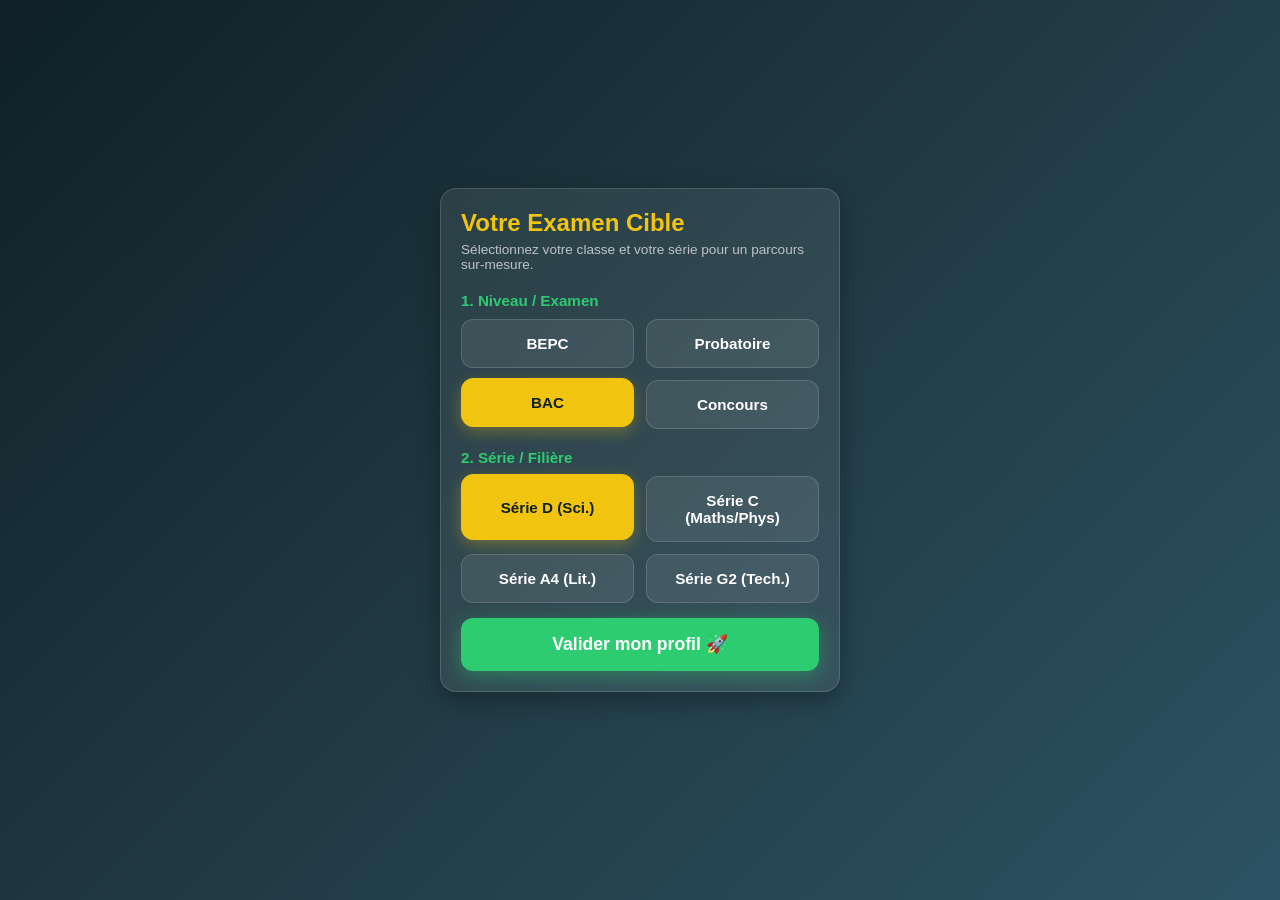
==== classe.html @ 67ae7cb1 "Add files via upload" ====
<!DOCTYPE html>
<html lang="fr">
<head>
    <meta charset="UTF-8">
    <meta name="viewport" content="width=device-width, initial-scale=1.0">
    <title>EXAM - Choix de la Classe et de l'Examen</title>
    <link rel="stylesheet" href="style.css">
    <style>
        .section-title { font-size: 0.95rem; color: #2ecc71; margin: 20px 0 10px 0; font-weight: bold; }
        .options-grid { display: grid; grid-template-columns: 1fr 1fr; gap: 12px; }
        .exam-btn { background: rgba(255, 255, 255, 0.08); border: 1px solid rgba(255, 255, 255, 0.15); border-radius: 12px; padding: 15px; color: white; font-size: 0.95rem; font-weight: bold; cursor: pointer; transition: all 0.3s ease; text-align: center; }
        .exam-btn:hover, .exam-btn.active { background: #f1c40f; color: #0f2027; border-color: #f1c40f; transform: translateY(-2px); box-shadow: 0 5px 15px rgba(241, 196, 15, 0.3); }
    </style>
</head>
<body>
    <div class="container">
        <div class="card">
            <h2>Votre Examen Cible</h2>
            <p style="color: #bdc3c7; font-size: 0.85rem; margin-top: 5px;">Sélectionnez votre classe et votre série pour un parcours sur-mesure.</p>
            
            <div class="section-title">1. Niveau / Examen</div>
            <div class="options-grid">
                <button class="exam-btn" onclick="selectLevel(this, 'BEPC')">BEPC</button>
                <button class="exam-btn" onclick="selectLevel(this, 'PROBATOIRE')">Probatoire</button>
                <button class="exam-btn active" onclick="selectLevel(this, 'BAC')">BAC</button>
                <button class="exam-btn" onclick="selectLevel(this, 'CONCOURS')">Concours</button>
            </div>

            <div class="section-title">2. Série / Filière</div>
            <div class="options-grid">
                <button class="exam-btn active" onclick="selectSeries(this, 'BAC D')">Série D (Sci.)</button>
                <button class="exam-btn" onclick="selectSeries(this, 'BAC C')">Série C (Maths/Phys)</button>
                <button class="exam-btn" onclick="selectSeries(this, 'BAC A4')">Série A4 (Lit.)</button>
                <button class="exam-btn" onclick="selectSeries(this, 'BAC G2')">Série G2 (Tech.)</button>
            </div>

            <button class="btn-primary" onclick="validerChoix()">Valider mon profil 🚀</button>
        </div>
    </div>

    <script src="script.js"></script>
    <script>
        let selectedExam = "BAC";
        let selectedSeries = "BAC D";

        function selectLevel(button, level) {
            document.querySelectorAll('.options-grid:nth-of-type(1) .exam-btn').forEach(btn => btn.classList.remove('active'));
            button.classList.add('active');
            selectedExam = level;
        }

        function selectSeries(button, series) {
            document.querySelectorAll('.options-grid:nth-of-type(2) .exam-btn').forEach(btn => btn.classList.remove('active'));
            button.classList.add('active');
            selectedSeries = series;
        }

        function validerChoix() {
            ExamApp.saveUserData('exam_level', selectedExam);
            ExamApp.saveUserData('exam_series', selectedSeries);
            window.location.href = 'dashboard.html';
        }
    </script>
</body>
</html>
---- style.css ----
/* --- EXAM EdTech - Feuille de style globale & professionnelle --- */
* {
    margin: 0;
    padding: 0;
    box-sizing: border-box;
    font-family: 'Segoe UI', Tahoma, Geneva, Verdana, sans-serif;
}

body {
    background: linear-gradient(135deg, #0f2027, #203a43, #2c5364);
    color: #ffffff;
    min-height: 100vh;
    display: flex;
    justify-content: center;
    align-items: center;
    padding: 20px;
}

.container {
    width: 100%;
    max-width: 400px;
    animation: fadeIn 0.6s ease-in-out;
}

/* Boutons et éléments interactifs */
.btn-primary {
    width: 100%;
    background: #2ecc71;
    color: white;
    border: none;
    border-radius: 12px;
    padding: 16px;
    font-size: 1.1rem;
    font-weight: bold;
    cursor: pointer;
    box-shadow: 0 5px 20px rgba(46, 204, 113, 0.4);
    transition: transform 0.2s, background 0.3s;
    margin-top: 15px;
}

.btn-primary:hover {
    background: #27ae60;
    transform: scale(1.02);
}

.card {
    background: rgba(255, 255, 255, 0.08);
    border: 1px solid rgba(255, 255, 255, 0.15);
    border-radius: 16px;
    padding: 20px;
    margin-bottom: 20px;
    box-shadow: 0 8px 25px rgba(0, 0, 0, 0.3);
}

h1, h2, h3 {
    color: #f1c40f;
}

@keyframes fadeIn {
    from { opacity: 0; transform: translateY(10px); }
    to { opacity: 1; transform: translateY(0); }
}
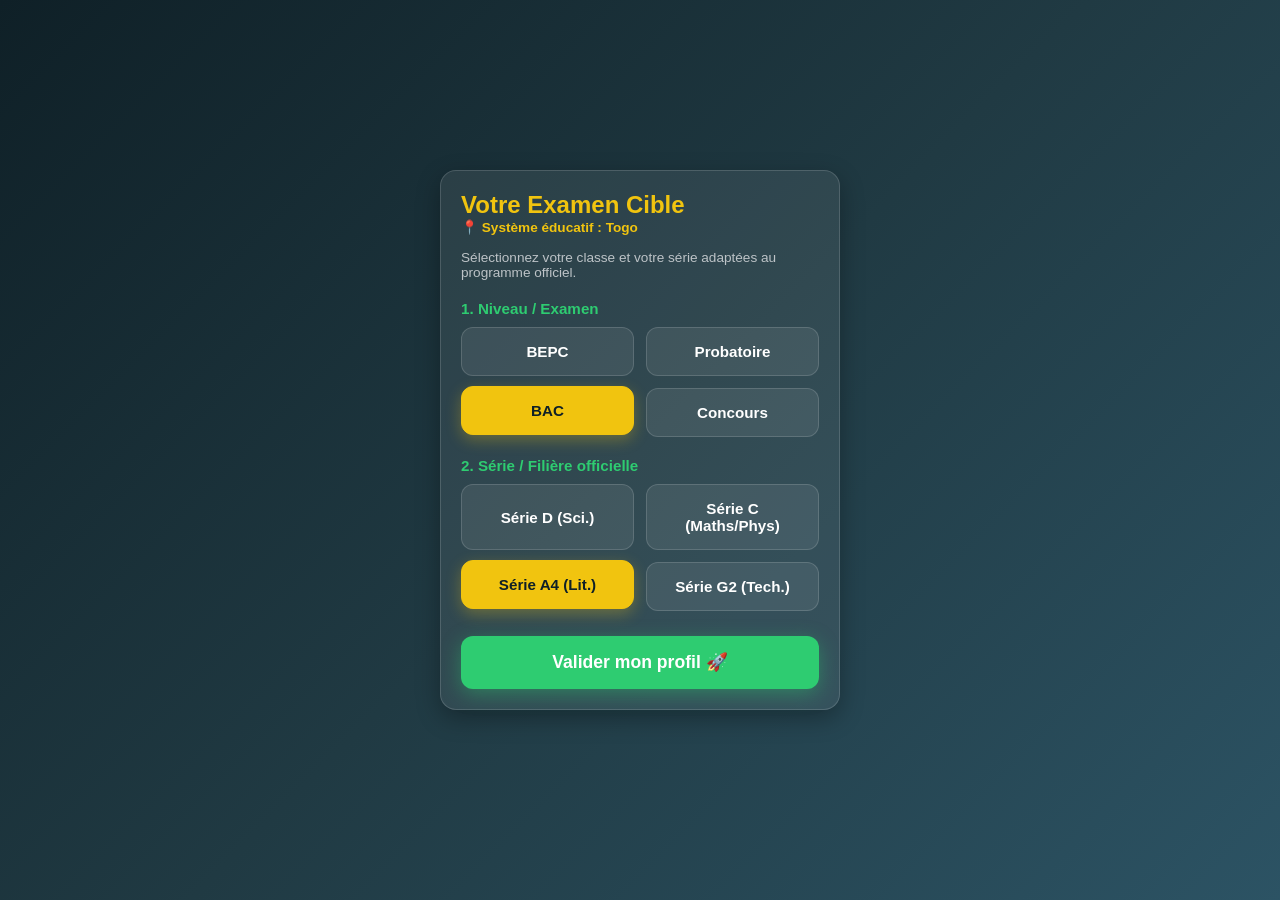
==== commit e712fd3d: "Add files via upload" ====
--- a/classe.html
+++ b/classe.html
@@ -10,49 +10,92 @@
         .options-grid { display: grid; grid-template-columns: 1fr 1fr; gap: 12px; }
         .exam-btn { background: rgba(255, 255, 255, 0.08); border: 1px solid rgba(255, 255, 255, 0.15); border-radius: 12px; padding: 15px; color: white; font-size: 0.95rem; font-weight: bold; cursor: pointer; transition: all 0.3s ease; text-align: center; }
         .exam-btn:hover, .exam-btn.active { background: #f1c40f; color: #0f2027; border-color: #f1c40f; transform: translateY(-2px); box-shadow: 0 5px 15px rgba(241, 196, 15, 0.3); }
+        .country-indicator { font-size: 0.85rem; color: #f1c40f; margin-bottom: 15px; font-weight: bold; }
     </style>
 </head>
 <body>
     <div class="container">
         <div class="card">
             <h2>Votre Examen Cible</h2>
-            <p style="color: #bdc3c7; font-size: 0.85rem; margin-top: 5px;">Sélectionnez votre classe et votre série pour un parcours sur-mesure.</p>
+            <div class="country-indicator" id="selected-country-label">📍 Chargement du pays...</div>
+            <p style="color: #bdc3c7; font-size: 0.85rem; margin-bottom: 15px;">Sélectionnez votre classe et votre série adaptées au programme officiel.</p>
             
             <div class="section-title">1. Niveau / Examen</div>
-            <div class="options-grid">
+            <div class="options-grid" id="levels-container">
                 <button class="exam-btn" onclick="selectLevel(this, 'BEPC')">BEPC</button>
                 <button class="exam-btn" onclick="selectLevel(this, 'PROBATOIRE')">Probatoire</button>
                 <button class="exam-btn active" onclick="selectLevel(this, 'BAC')">BAC</button>
                 <button class="exam-btn" onclick="selectLevel(this, 'CONCOURS')">Concours</button>
             </div>
 
-            <div class="section-title">2. Série / Filière</div>
-            <div class="options-grid">
-                <button class="exam-btn active" onclick="selectSeries(this, 'BAC D')">Série D (Sci.)</button>
-                <button class="exam-btn" onclick="selectSeries(this, 'BAC C')">Série C (Maths/Phys)</button>
-                <button class="exam-btn" onclick="selectSeries(this, 'BAC A4')">Série A4 (Lit.)</button>
-                <button class="exam-btn" onclick="selectSeries(this, 'BAC G2')">Série G2 (Tech.)</button>
+            <div class="section-title">2. Série / Filière officielle</div>
+            <div class="options-grid" id="series-container">
+                <!-- Généré dynamiquement selon le pays -->
             </div>
 
-            <button class="btn-primary" onclick="validerChoix()">Valider mon profil 🚀</button>
+            <button class="btn-primary" onclick="validerChoix()" style="margin-top: 25px;">Valider mon profil 🚀</button>
         </div>
     </div>
 
     <script src="script.js"></script>
     <script>
+        const userData = ExamApp.getUserData();
+        
+        // Affichage du pays en cours
+        document.getElementById('selected-country-label').innerText = `📍 Système éducatif : ${userData.country}`;
+
         let selectedExam = "BAC";
-        let selectedSeries = "BAC D";
+        let selectedSeries = userData.country === "Bénin" ? "Terminale D (Bénin)" : "BAC D";
+
+        // Définition des séries par pays pour une précision totale
+        const seriesByCountry = {
+            "Bénin": [
+                { name: "Série A1 / A2", code: "Bénin A" },
+                { name: "Série C (Maths)", code: "Bénin C" },
+                { name: "Série D (Exp)", code: "Terminale D (Bénin)" },
+                { name: "Série G2 (Tech)", code: "Bénin G2" }
+            ],
+            "Togo": [
+                { name: "Série D (Sci.)", code: "BAC D" },
+                { name: "Série C (Maths/Phys)", code: "BAC C" },
+                { name: "Série A4 (Lit.)", code: "BAC A4" },
+                { name: "Série G2 (Tech.)", code: "BAC G2" }
+            ],
+            "Côte d'Ivoire": [
+                { name: "Série D", code: "CI D" },
+                { name: "Série C", code: "CI C" },
+                { name: "Série A", code: "CI A" },
+                { name: "Série B", code: "CI B" }
+            ],
+            "Burkina Faso": [
+                { name: "Série D", code: "BF D" },
+                { name: "Série C", code: "BF C" },
+                { name: "Série A4", code: "BF A4" }
+            ]
+        };
+
+        // Chargement dynamique des séries selon le pays choisi (par défaut Togo si non trouvé)
+        const currentCountrySeries = seriesByCountry[userData.country] || seriesByCountry["Togo"];
+        const seriesContainer = document.getElementById('series-container');
+
+        currentCountrySeries.forEach((item, index) => {
+            const btn = document.createElement('button');
+            btn.className = `exam-btn ${index === 2 ? 'active' : ''}`;
+            btn.innerText = item.name;
+            btn.onclick = (e) => selectSeries(e.target, item.code);
+            seriesContainer.appendChild(btn);
+        });
 
         function selectLevel(button, level) {
-            document.querySelectorAll('.options-grid:nth-of-type(1) .exam-btn').forEach(btn => btn.classList.remove('active'));
+            document.querySelectorAll('#levels-container .exam-btn').forEach(btn => btn.classList.remove('active'));
             button.classList.add('active');
             selectedExam = level;
         }
 
-        function selectSeries(button, series) {
-            document.querySelectorAll('.options-grid:nth-of-type(2) .exam-btn').forEach(btn => btn.classList.remove('active'));
+        function selectSeries(button, seriesCode) {
+            document.querySelectorAll('#series-container .exam-btn').forEach(btn => btn.classList.remove('active'));
             button.classList.add('active');
-            selectedSeries = series;
+            selectedSeries = seriesCode;
         }
 
         function validerChoix() {
